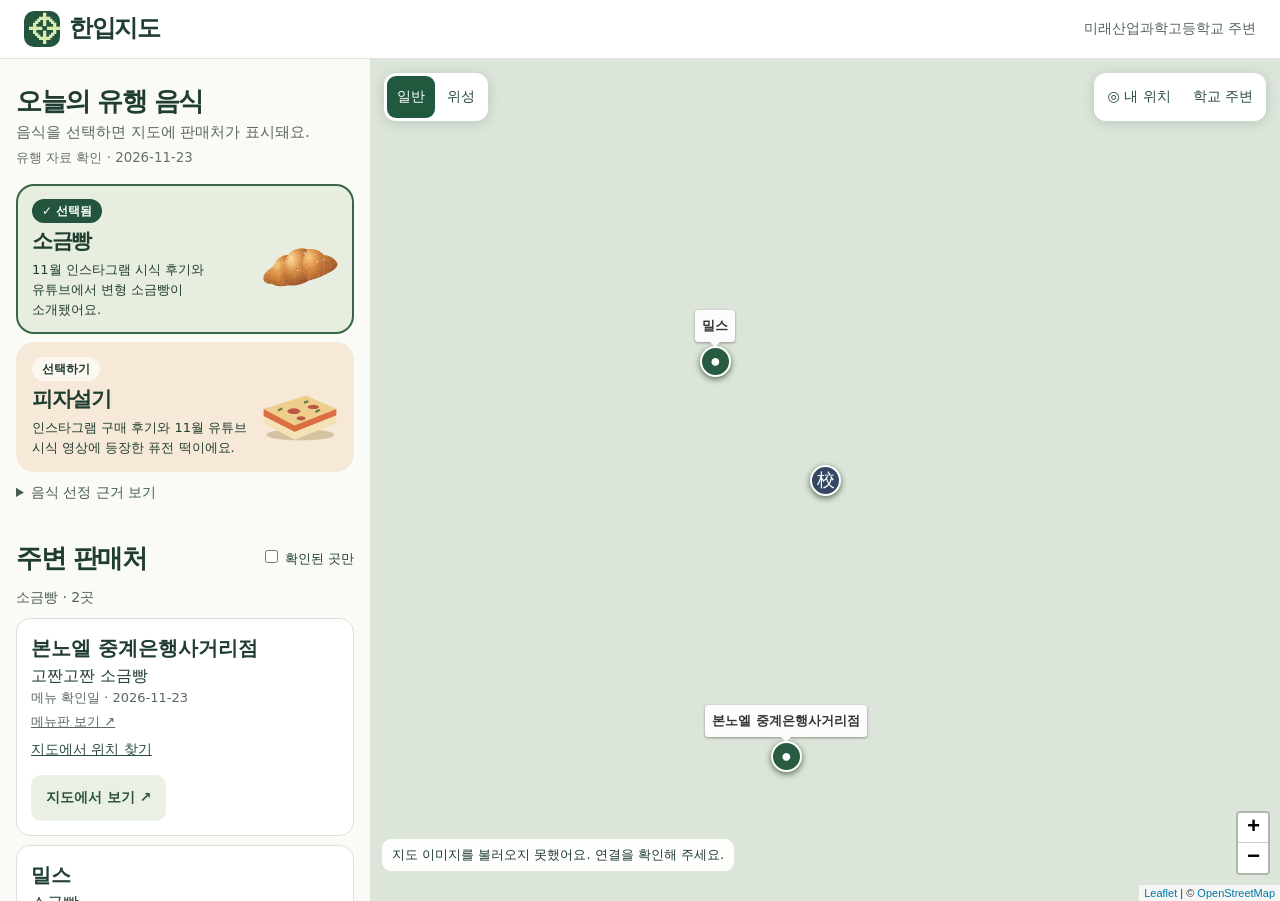
==== hanip-map/index.html @ df88026a "Add interactive Hanip food map and dated trend sources" ====
<!doctype html><html lang="ko"><meta charset="utf-8"><meta name="viewport" content="width=device-width,initial-scale=1"><meta name="theme-color" content="#183f33"><title>한입지도 | 학교 주변 유행 음식 지도</title><link rel="stylesheet" href="style.css"><link rel="stylesheet" href="vendor/leaflet.css"><link rel="stylesheet" href="atlas.css"><header><div class="bar"><b class="brand"><i>⌖</i> 한입지도</b><span>미래산업과학고등학교 주변</span></div></header><main class="dashboard"><section class="mapbox" aria-label="이동 가능한 음식 지도"><div id="atlas"></div><div class="layers"><button id="street" aria-pressed="true">일반</button><button id="sat" aria-pressed="false">위성</button></div><div class="maptools"><button id="locate">◎ 내 위치</button><button id="school">학교 주변</button></div><output id="status" aria-live="polite"></output></section><aside><section id="foods"><h2>오늘의 유행 음식</h2><p class="sub">음식을 선택하면 지도에 판매처가 표시돼요.</p><small id="review"></small><div id="cards"></div><details id="source"><summary>음식 선정 근거 보기</summary><div id="evidence"></div></details></section><section id="shops"><div class="row"><h2>주변 판매처</h2><label><input id="real" type="checkbox"> 확인된 곳만</label></div><div id="result" aria-live="polite"></div></section></aside></main><script src="vendor/leaflet.min.js"></script><script src="data.js"></script><script src="map.js"></script><script src="app.js"></script></html>
---- hanip-map/style.css ----
*{box-sizing:border-box}html{scroll-behavior:smooth}body{margin:0;background:#fafaf6;color:#203d31;font:16px/1.55 system-ui,"Malgun Gothic",sans-serif;word-break:keep-all}.wrap{width:min(1080px,91%);margin:auto}header{background:#fff;border-bottom:1px solid #dfe4da}.bar,.brand,nav,.row{display:flex;align-items:center}.bar,.row{justify-content:space-between}.bar{height:68px}.brand{font-size:24px;letter-spacing:-1.5px;gap:9px}.brand i{display:grid;place-items:center;background:#23543d;color:#d9ecab;border-radius:10px;font: bold 32px/1 sans-serif;width:36px;height:36px}nav{gap:24px}nav a{font-size:14px;text-decoration:none;color:#385243;padding:12px 0}.hero{background:#214e3d;color:#fff;border-radius:22px;overflow:hidden;position:relative;isolation:isolate;margin:26px 0 31px;padding:32px 38px}.hero small{color:#daedc3}.hero h1{font-size:clamp(36px,5vw,57px);letter-spacing:-.07em;line-height:1.12;margin:12px 0 8px}.hero h1 span{color:#ccdf8f}.hero p,.sub{margin:0}.atlas{position:absolute;z-index:-1;width:46%;height:100%;right:0;top:0;object-fit:cover;mask-image:linear-gradient(90deg,transparent,#000 29%)}h2{font-size:26px;letter-spacing:-1.5px;margin:0}.sub,.meta,footer{color:#59685f}.sub{font-size:15px}#cards{display:grid;grid-template-columns:1fr 1fr;gap:16px;margin-top:15px}button{font:inherit;color:inherit;cursor:pointer}.food{border:2px solid transparent;text-align:left;border-radius:18px;position:relative;overflow:hidden;min-height:170px;padding:20px 45% 20px 22px;background:#e8eedf}.food:nth-child(2){background:#f6e9d8}.food{padding-right:42%}.food[aria-pressed=true]{border-color:#386644}.food img{position:absolute;right:2%;bottom:3%;width:39%;height:90%;object-fit:contain}.food strong{display:block;font-size:25px;letter-spacing:-1.5px;margin:8px 0 5px}.food em,.tag{display:inline-block;border-radius:20px;background:#ffffffa8;font:600 13px/1.5 system-ui;padding:3px 10px}.food[aria-pressed=true] em{background:#23543d;color:white}.food span{font-size:14px;display:block}.row{margin:23px 0 8px}.row label{font-size:14px;cursor:pointer;padding:10px 0}input{accent-color:#285a42}summary{cursor:pointer;padding:10px 0;font-size:14px;color:#455d4e}details a{color:#246145}article{background:white;border:1px solid #dbe1d7;border-radius:14px;margin:9px 0;padding:18px 22px;display:flex;align-items:center;gap:16px}.pin{background:#edf3e7;color:#446c46;border-radius:12px;display:grid;place-items:center;width:46px;height:46px;flex:none}.pin svg{width:23px}.info{flex:1}.info h3{margin:0;font-size:20px}.tag{font-size:12px;background:#f6ead4;color:#674e24;margin-left:7px;vertical-align:middle}.meta{font-size:14px}.link,.pending{padding:12px 15px;background:#eaf1e4;border-radius:10px;color:#2b543b;text-decoration:none;font-size:14px;font-weight:650}.pending{background:#f0f1ec;color:#62675e}.empty{padding:30px;text-align:center;border:1px dashed #9aab9c;border-radius:15px}.count{font-size:14px;color:#506354}footer{border-top:1px solid #dbe1d7;margin-top:32px!important;padding:20px 0;font-size:13px}iframe{width:100%;height:300px;border:0}#evidence{padding:5px 14px;background:#fff}section{scroll-margin-top:14px}@media(max-width:650px){.hero{padding:24px 18px}.atlas{width:40%;opacity:.6}.hero p{font-size:14px}.food{padding:12px 10px 100px;min-height:225px}.food strong{font-size:20px}.food img{width:90%;height:95px;right:5%;bottom:2px}.food span{font-size:13px}.food em{font-size:12px}#cards{gap:9px}.pin{display:none}article{padding:15px;flex-wrap:wrap;gap:10px}.info{flex:1 1 100%}.link,.pending{display:block;text-align:center;width:100%}.brand{font-size:21px}nav{gap:14px}.hero small{font-size:12px}.wrap{width:93%}}
---- hanip-map/vendor/leaflet.css ----
.leaflet-pane,.leaflet-tile,.leaflet-marker-icon,.leaflet-marker-shadow,.leaflet-tile-container,.leaflet-pane>svg,.leaflet-pane>canvas,.leaflet-zoom-box,.leaflet-image-layer,.leaflet-layer{position:absolute;left:0;top:0}.leaflet-container{overflow:hidden}.leaflet-tile,.leaflet-marker-icon,.leaflet-marker-shadow{-webkit-user-select:none;-moz-user-select:none;user-select:none;-webkit-user-drag:none}.leaflet-tile::selection{background:transparent}.leaflet-safari .leaflet-tile{image-rendering:-webkit-optimize-contrast}.leaflet-safari .leaflet-tile-container{width:1600px;height:1600px;-webkit-transform-origin:0 0}.leaflet-marker-icon,.leaflet-marker-shadow{display:block}.leaflet-container .leaflet-overlay-pane svg,.leaflet-container .leaflet-marker-pane img,.leaflet-container .leaflet-shadow-pane img,.leaflet-container .leaflet-tile-pane img,.leaflet-container img.leaflet-image-layer,.leaflet-container .leaflet-tile{max-width:none !important;max-height:none !important}.leaflet-container.leaflet-touch-zoom{-ms-touch-action:pan-x pan-y;touch-action:pan-x pan-y}.leaflet-container.leaflet-touch-drag{-ms-touch-action:pinch-zoom;touch-action:none;touch-action:pinch-zoom}.leaflet-container.leaflet-touch-drag.leaflet-touch-zoom{-ms-touch-action:none;touch-action:none}.leaflet-container{-webkit-tap-highlight-color:transparent}.leaflet-container a{-webkit-tap-highlight-color:rgba(51,181,229,0.4)}.leaflet-tile{filter:inherit;visibility:hidden}.leaflet-tile-loaded{visibility:inherit}.leaflet-zoom-box{width:0;height:0;-moz-box-sizing:border-box;box-sizing:border-box;z-index:800}.leaflet-overlay-pane svg{-moz-user-select:none}.leaflet-pane{z-index:400}.leaflet-tile-pane{z-index:200}.leaflet-overlay-pane{z-index:400}.leaflet-shadow-pane{z-index:500}.leaflet-marker-pane{z-index:600}.leaflet-tooltip-pane{z-index:650}.leaflet-popup-pane{z-index:700}.leaflet-map-pane canvas{z-index:100}.leaflet-map-pane svg{z-index:200}.leaflet-vml-shape{width:1px;height:1px}.lvml{behavior:url(#default#VML);display:inline-block;position:absolute}.leaflet-control{position:relative;z-index:800;pointer-events:visiblePainted;pointer-events:auto}.leaflet-top,.leaflet-bottom{position:absolute;z-index:1000;pointer-events:none}.leaflet-top{top:0}.leaflet-right{right:0}.leaflet-bottom{bottom:0}.leaflet-left{left:0}.leaflet-control{float:left;clear:both}.leaflet-right .leaflet-control{float:right}.leaflet-top .leaflet-control{margin-top:10px}.leaflet-bottom .leaflet-control{margin-bottom:10px}.leaflet-left .leaflet-control{margin-left:10px}.leaflet-right .leaflet-control{margin-right:10px}.leaflet-fade-anim .leaflet-tile{will-change:opacity}.leaflet-fade-anim .leaflet-popup{opacity:0;-webkit-transition:opacity 0.2s linear;-moz-transition:opacity 0.2s linear;transition:opacity 0.2s linear}.leaflet-fade-anim .leaflet-map-pane .leaflet-popup{opacity:1}.leaflet-zoom-animated{-webkit-transform-origin:0 0;-ms-transform-origin:0 0;transform-origin:0 0}.leaflet-zoom-anim .leaflet-zoom-animated{will-change:transform}.leaflet-zoom-anim .leaflet-zoom-animated{-webkit-transition:-webkit-transform 0.25s cubic-bezier(0, 0, 0.25, 1);-moz-transition:-moz-transform 0.25s cubic-bezier(0, 0, 0.25, 1);transition:transform 0.25s cubic-bezier(0, 0, 0.25, 1)}.leaflet-zoom-anim .leaflet-tile,.leaflet-pan-anim .leaflet-tile{-webkit-transition:none;-moz-transition:none;transition:none}.leaflet-zoom-anim .leaflet-zoom-hide{visibility:hidden}.leaflet-interactive{cursor:pointer}.leaflet-grab{cursor:-webkit-grab;cursor:-moz-grab;cursor:grab}.leaflet-crosshair,.leaflet-crosshair .leaflet-interactive{cursor:crosshair}.leaflet-popup-pane,.leaflet-control{cursor:auto}.leaflet-dragging .leaflet-grab,.leaflet-dragging .leaflet-grab .leaflet-interactive,.leaflet-dragging .leaflet-marker-draggable{cursor:move;cursor:-webkit-grabbing;cursor:-moz-grabbing;cursor:grabbing}.leaflet-marker-icon,.leaflet-marker-shadow,.leaflet-image-layer,.leaflet-pane>svg path,.leaflet-tile-container{pointer-events:none}.leaflet-marker-icon.leaflet-interactive,.leaflet-image-layer.leaflet-interactive,.leaflet-pane>svg path.leaflet-interactive,svg.leaflet-image-layer.leaflet-interactive path{pointer-events:visiblePainted;pointer-events:auto}.leaflet-container{background:#ddd;outline:0}.leaflet-container a{color:#0078A8}.leaflet-container a.leaflet-active{outline:2px solid orange}.leaflet-zoom-box{border:2px dotted #38f;background:rgba(255,255,255,0.5)}.leaflet-container{font:12px/1.5 "Helvetica Neue", Arial, Helvetica, sans-serif}.leaflet-bar{box-shadow:0 1px 5px rgba(0,0,0,0.65);border-radius:4px}.leaflet-bar a,.leaflet-bar a:hover{background-color:#fff;border-bottom:1px solid #ccc;width:26px;height:26px;line-height:26px;display:block;text-align:center;text-decoration:none;color:black}.leaflet-bar a,.leaflet-control-layers-toggle{background-position:50% 50%;background-repeat:no-repeat;display:block}.leaflet-bar a:hover{background-color:#f4f4f4}.leaflet-bar a:first-child{border-top-left-radius:4px;border-top-right-radius:4px}.leaflet-bar a:last-child{border-bottom-left-radius:4px;border-bottom-right-radius:4px;border-bottom:none}.leaflet-bar a.leaflet-disabled{cursor:default;background-color:#f4f4f4;color:#bbb}.leaflet-touch .leaflet-bar a{width:30px;height:30px;line-height:30px}.leaflet-touch .leaflet-bar a:first-child{border-top-left-radius:2px;border-top-right-radius:2px}.leaflet-touch .leaflet-bar a:last-child{border-bottom-left-radius:2px;border-bottom-right-radius:2px}.leaflet-control-zoom-in,.leaflet-control-zoom-out{font:bold 18px 'Lucida Console', Monaco, monospace;text-indent:1px}.leaflet-touch .leaflet-control-zoom-in,.leaflet-touch .leaflet-control-zoom-out{font-size:22px}.leaflet-control-layers{box-shadow:0 1px 5px rgba(0,0,0,0.4);background:#fff;border-radius:5px}.leaflet-control-layers-toggle{background-image:url(images/layers.png);width:36px;height:36px}.leaflet-retina .leaflet-control-layers-toggle{background-image:url(images/layers-2x.png);background-size:26px 26px}.leaflet-touch .leaflet-control-layers-toggle{width:44px;height:44px}.leaflet-control-layers .leaflet-control-layers-list,.leaflet-control-layers-expanded .leaflet-control-layers-toggle{display:none}.leaflet-control-layers-expanded .leaflet-control-layers-list{display:block;position:relative}.leaflet-control-layers-expanded{padding:6px 10px 6px 6px;color:#333;background:#fff}.leaflet-control-layers-scrollbar{overflow-y:scroll;overflow-x:hidden;padding-right:5px}.leaflet-control-layers-selector{margin-top:2px;position:relative;top:1px}.leaflet-control-layers label{display:block}.leaflet-control-layers-separator{height:0;border-top:1px solid #ddd;margin:5px -10px 5px -6px}.leaflet-default-icon-path{background-image:url(images/marker-icon.png)}.leaflet-container .leaflet-control-attribution{background:#fff;background:rgba(255,255,255,0.7);margin:0}.leaflet-control-attribution,.leaflet-control-scale-line{padding:0 5px;color:#333}.leaflet-control-attribution a{text-decoration:none}.leaflet-control-attribution a:hover{text-decoration:underline}.leaflet-container .leaflet-control-attribution,.leaflet-container .leaflet-control-scale{font-size:11px}.leaflet-left .leaflet-control-scale{margin-left:5px}.leaflet-bottom .leaflet-control-scale{margin-bottom:5px}.leaflet-control-scale-line{border:2px solid #777;border-top:none;line-height:1.1;padding:2px 5px 1px;font-size:11px;white-space:nowrap;overflow:hidden;-moz-box-sizing:border-box;box-sizing:border-box;background:#fff;background:rgba(255,255,255,0.5)}.leaflet-control-scale-line:not(:first-child){border-top:2px solid #777;border-bottom:none;margin-top:-2px}.leaflet-control-scale-line:not(:first-child):not(:last-child){border-bottom:2px solid #777}.leaflet-touch .leaflet-control-attribution,.leaflet-touch .leaflet-control-layers,.leaflet-touch .leaflet-bar{box-shadow:none}.leaflet-touch .leaflet-control-layers,.leaflet-touch .leaflet-bar{border:2px solid rgba(0,0,0,0.2);background-clip:padding-box}.leaflet-popup{position:absolute;text-align:center;margin-bottom:20px}.leaflet-popup-content-wrapper{padding:1px;text-align:left;border-radius:12px}.leaflet-popup-content{margin:13px 19px;line-height:1.4}.leaflet-popup-content p{margin:18px 0}.leaflet-popup-tip-container{width:40px;height:20px;position:absolute;left:50%;margin-left:-20px;overflow:hidden;pointer-events:none}.leaflet-popup-tip{width:17px;height:17px;padding:1px;margin:-10px auto 0;-webkit-transform:rotate(45deg);-moz-transform:rotate(45deg);-ms-transform:rotate(45deg);transform:rotate(45deg)}.leaflet-popup-content-wrapper,.leaflet-popup-tip{background:white;color:#333;box-shadow:0 3px 14px rgba(0,0,0,0.4)}.leaflet-container a.leaflet-popup-close-button{position:absolute;top:0;right:0;padding:4px 4px 0 0;border:none;text-align:center;width:18px;height:14px;font:16px/14px Tahoma, Verdana, sans-serif;color:#c3c3c3;text-decoration:none;font-weight:bold;background:transparent}.leaflet-container a.leaflet-popup-close-button:hover{color:#999}.leaflet-popup-scrolled{overflow:auto;border-bottom:1px solid #ddd;border-top:1px solid #ddd}.leaflet-oldie .leaflet-popup-content-wrapper{-ms-zoom:1}.leaflet-oldie .leaflet-popup-tip{width:24px;margin:0 auto;-ms-filter:"progid:DXImageTransform.Microsoft.Matrix(M11=0.70710678, M12=0.70710678, M21=-0.70710678, M22=0.70710678)";filter:progid:DXImageTransform.Microsoft.Matrix(M11=0.70710678, M12=0.70710678, M21=-0.70710678, M22=0.70710678)}.leaflet-oldie .leaflet-popup-tip-container{margin-top:-1px}.leaflet-oldie .leaflet-control-zoom,.leaflet-oldie .leaflet-control-layers,.leaflet-oldie .leaflet-popup-content-wrapper,.leaflet-oldie .leaflet-popup-tip{border:1px solid #999}.leaflet-div-icon{background:#fff;border:1px solid #666}.leaflet-tooltip{position:absolute;padding:6px;background-color:#fff;border:1px solid #fff;border-radius:3px;color:#222;white-space:nowrap;-webkit-user-select:none;-moz-user-select:none;-ms-user-select:none;user-select:none;pointer-events:none;box-shadow:0 1px 3px rgba(0,0,0,0.4)}.leaflet-tooltip.leaflet-clickable{cursor:pointer;pointer-events:auto}.leaflet-tooltip-top:before,.leaflet-tooltip-bottom:before,.leaflet-tooltip-left:before,.leaflet-tooltip-right:before{position:absolute;pointer-events:none;border:6px solid transparent;background:transparent;content:""}.leaflet-tooltip-bottom{margin-top:6px}.leaflet-tooltip-top{margin-top:-6px}.leaflet-tooltip-bottom:before,.leaflet-tooltip-top:before{left:50%;margin-left:-6px}.leaflet-tooltip-top:before{bottom:0;margin-bottom:-12px;border-top-color:#fff}.leaflet-tooltip-bottom:before{top:0;margin-top:-12px;margin-left:-6px;border-bottom-color:#fff}.leaflet-tooltip-left{margin-left:-6px}.leaflet-tooltip-right{margin-left:6px}.leaflet-tooltip-left:before,.leaflet-tooltip-right:before{top:50%;margin-top:-6px}.leaflet-tooltip-left:before{right:0;margin-right:-12px;border-left-color:#fff}.leaflet-tooltip-right:before{left:0;margin-left:-12px;border-right-color:#fff}

/*# sourceMappingURL=leaflet.css.map */
---- hanip-map/atlas.css ----
body{background:#fafbf7}.bar{width:100%;padding:0 24px;height:58px}.bar>span{font-size:14px;color:#526558}.dashboard{display:grid;grid-template-columns:370px minmax(0,1fr);height:calc(100dvh - 58px)}aside{grid-area:1/1;padding:22px 16px;overflow:auto}#cards{grid-template-columns:1fr;gap:8px}.food{min-height:104px;padding:12px 31% 12px 14px}.food strong{font-size:21px;margin:2px 0}.food img{width:27%;height:85%}.food em{font-size:12px}.food span{font-size:13px}.mapbox{grid-area:1/2;position:relative;isolation:isolate}#atlas{height:100%;width:100%;background:#dce5d9}.layers,.maptools{position:absolute;z-index:500;display:flex;gap:2px;background:white;padding:3px;border-radius:12px;box-shadow:0 2px 12px #182e322b}.layers{top:14px;left:14px}.maptools{top:14px;right:14px}.layers button,.maptools button,.focus-shop{border:0;border-radius:9px;background:white;padding:10px;color:#294c3a;font-size:14px}.layers [aria-pressed=true]{background:#20593e;color:white}.focus-shop{display:block;text-decoration:underline;padding:6px 0}.dotpin{display:grid;place-items:center;background:#285b41;color:white;border:2px solid white;border-radius:50%;font-size:18px;box-shadow:0 2px 6px #526b51}.campus{background:#344864}.leaflet-tooltip{font:600 13px system-ui}.mapbox output:not(:empty){position:absolute;bottom:30px;left:12px;background:#fffffff5;padding:6px 10px;border-radius:9px;z-index:500;font-size:13px;max-width:75%}article{display:block;padding:14px}.pin{display:none}.link,.pending{display:inline-block;margin-top:8px}#review{color:#657268}.leaflet-control-attribution{max-width:65vw}.info .meta{font-size:13px}.row label{font-size:13px}@media(max-width:740px){.dashboard{display:flex;flex-direction:column;height:auto}.mapbox{height:52svh;min-height:290px}.bar{padding:0 14px;height:52px}.bar>span{font-size:12px}aside{padding:16px;overflow:visible}#cards{grid-template-columns:1fr 1fr}.food{min-height:175px;padding:10px 10px 63px}.food img{height:63px;width:70%;right:3%}.food strong{font-size:19px}.layers,.maptools{top:8px}.layers{left:8px}.maptools{right:8px}}
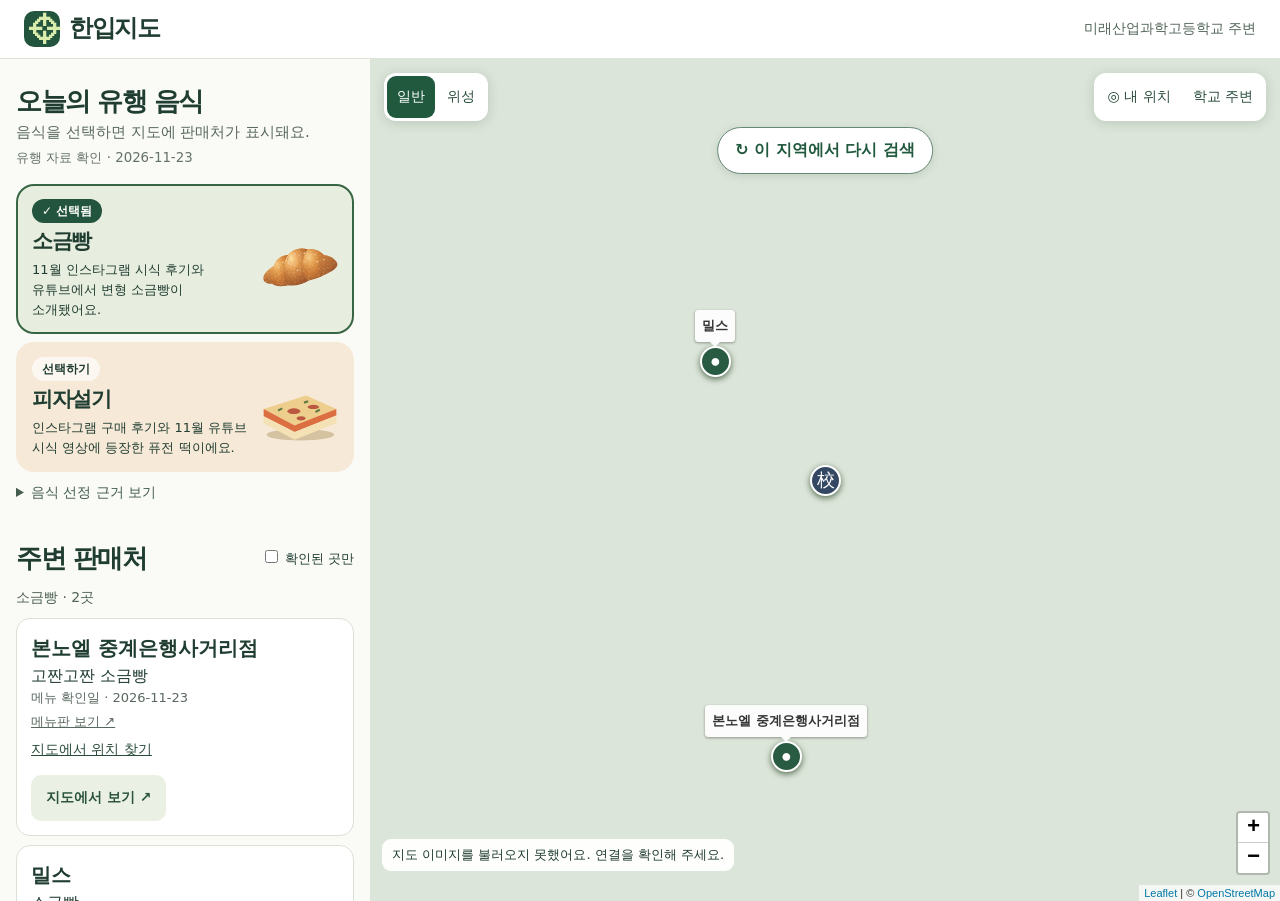
==== commit ff7f1c97: "Search registered shops in map bounds and display dated visitor reviews" ====
--- a/hanip-map/index.html
+++ b/hanip-map/index.html
@@ -1 +1 @@
-<!doctype html><html lang="ko"><meta charset="utf-8"><meta name="viewport" content="width=device-width,initial-scale=1"><meta name="theme-color" content="#183f33"><title>한입지도 | 학교 주변 유행 음식 지도</title><link rel="stylesheet" href="style.css"><link rel="stylesheet" href="vendor/leaflet.css"><link rel="stylesheet" href="atlas.css"><header><div class="bar"><b class="brand"><i>⌖</i> 한입지도</b><span>미래산업과학고등학교 주변</span></div></header><main class="dashboard"><section class="mapbox" aria-label="이동 가능한 음식 지도"><div id="atlas"></div><div class="layers"><button id="street" aria-pressed="true">일반</button><button id="sat" aria-pressed="false">위성</button></div><div class="maptools"><button id="locate">◎ 내 위치</button><button id="school">학교 주변</button></div><output id="status" aria-live="polite"></output></section><aside><section id="foods"><h2>오늘의 유행 음식</h2><p class="sub">음식을 선택하면 지도에 판매처가 표시돼요.</p><small id="review"></small><div id="cards"></div><details id="source"><summary>음식 선정 근거 보기</summary><div id="evidence"></div></details></section><section id="shops"><div class="row"><h2>주변 판매처</h2><label><input id="real" type="checkbox"> 확인된 곳만</label></div><div id="result" aria-live="polite"></div></section></aside></main><script src="vendor/leaflet.min.js"></script><script src="data.js"></script><script src="map.js"></script><script src="app.js"></script></html>+<!doctype html><html lang="ko"><meta charset="utf-8"><meta name="viewport" content="width=device-width,initial-scale=1"><meta name="theme-color" content="#183f33"><title>한입지도 | 학교 주변 유행 음식 지도</title><link rel="stylesheet" href="style.css"><link rel="stylesheet" href="vendor/leaflet.css"><link rel="stylesheet" href="atlas.css"><header><div class="bar"><b class="brand"><i>⌖</i> 한입지도</b><span>미래산업과학고등학교 주변</span></div></header><main class="dashboard"><section class="mapbox" aria-label="이동 가능한 음식 지도"><button id="areaSearch">↻ 이 지역에서 다시 검색</button><div id="atlas"></div><div class="layers"><button id="street" aria-pressed="true">일반</button><button id="sat" aria-pressed="false">위성</button></div><div class="maptools"><button id="locate">◎ 내 위치</button><button id="school">학교 주변</button></div><output id="status" aria-live="polite"></output></section><aside><section id="foods"><h2>오늘의 유행 음식</h2><p class="sub">음식을 선택하면 지도에 판매처가 표시돼요.</p><small id="review"></small><div id="cards"></div><details id="source"><summary>음식 선정 근거 보기</summary><div id="evidence"></div></details></section><section id="shops"><div class="row"><h2>주변 판매처</h2><label><input id="real" type="checkbox"> 확인된 곳만</label></div><button id="allArea" hidden>전체 등록 판매처 보기</button><div id="result" aria-live="polite"></div></section></aside></main><script src="vendor/leaflet.min.js"></script><script src="data.js"></script><script src="map.js"></script><script src="app.js"></script></html>
--- a/hanip-map/atlas.css
+++ b/hanip-map/atlas.css
@@ -1 +1,4 @@
 body{background:#fafbf7}.bar{width:100%;padding:0 24px;height:58px}.bar>span{font-size:14px;color:#526558}.dashboard{display:grid;grid-template-columns:370px minmax(0,1fr);height:calc(100dvh - 58px)}aside{grid-area:1/1;padding:22px 16px;overflow:auto}#cards{grid-template-columns:1fr;gap:8px}.food{min-height:104px;padding:12px 31% 12px 14px}.food strong{font-size:21px;margin:2px 0}.food img{width:27%;height:85%}.food em{font-size:12px}.food span{font-size:13px}.mapbox{grid-area:1/2;position:relative;isolation:isolate}#atlas{height:100%;width:100%;background:#dce5d9}.layers,.maptools{position:absolute;z-index:500;display:flex;gap:2px;background:white;padding:3px;border-radius:12px;box-shadow:0 2px 12px #182e322b}.layers{top:14px;left:14px}.maptools{top:14px;right:14px}.layers button,.maptools button,.focus-shop{border:0;border-radius:9px;background:white;padding:10px;color:#294c3a;font-size:14px}.layers [aria-pressed=true]{background:#20593e;color:white}.focus-shop{display:block;text-decoration:underline;padding:6px 0}.dotpin{display:grid;place-items:center;background:#285b41;color:white;border:2px solid white;border-radius:50%;font-size:18px;box-shadow:0 2px 6px #526b51}.campus{background:#344864}.leaflet-tooltip{font:600 13px system-ui}.mapbox output:not(:empty){position:absolute;bottom:30px;left:12px;background:#fffffff5;padding:6px 10px;border-radius:9px;z-index:500;font-size:13px;max-width:75%}article{display:block;padding:14px}.pin{display:none}.link,.pending{display:inline-block;margin-top:8px}#review{color:#657268}.leaflet-control-attribution{max-width:65vw}.info .meta{font-size:13px}.row label{font-size:13px}@media(max-width:740px){.dashboard{display:flex;flex-direction:column;height:auto}.mapbox{height:52svh;min-height:290px}.bar{padding:0 14px;height:52px}.bar>span{font-size:12px}aside{padding:16px;overflow:visible}#cards{grid-template-columns:1fr 1fr}.food{min-height:175px;padding:10px 10px 63px}.food img{height:63px;width:70%;right:3%}.food strong{font-size:19px}.layers,.maptools{top:8px}.layers{left:8px}.maptools{right:8px}}
+#areaSearch{position:absolute;z-index:500;top:68px;left:50%;transform:translateX(-50%);border:1px solid #658877;border-radius:30px;background:white;color:#20593e;padding:10px 17px;white-space:nowrap;box-shadow:0 2px 9px #243d3424;font-weight:700}
+#allArea{border:0;background:transparent;color:#285b41;text-decoration:underline;padding:8px 0}
+.review-popup{font:14px/1.45 system-ui;max-width:230px}.review-popup strong{font-size:17px}.review-popup b,.review-popup a,.review-popup small{display:block}.review-popup b{margin-top:8px;color:#79510c}.review-popup p{margin:4px 0}.review-popup a{padding:5px 0}.review-popup small{color:#58675d}
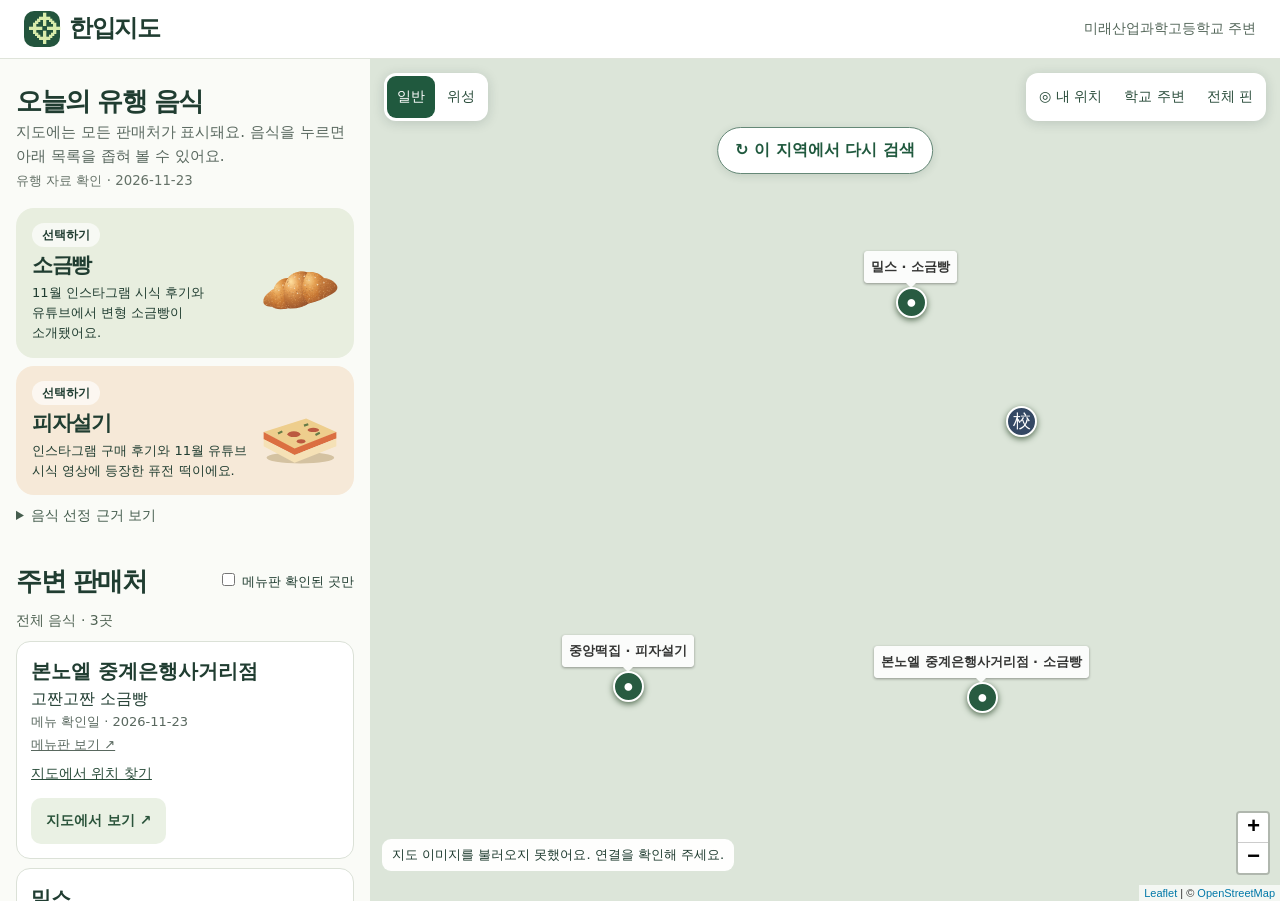
==== commit 5e90a09b: "Show all food shops on the map and add Jungang rice cake shop" ====
--- a/hanip-map/index.html
+++ b/hanip-map/index.html
@@ -1 +1 @@
-<!doctype html><html lang="ko"><meta charset="utf-8"><meta name="viewport" content="width=device-width,initial-scale=1"><meta name="theme-color" content="#183f33"><title>한입지도 | 학교 주변 유행 음식 지도</title><link rel="stylesheet" href="style.css"><link rel="stylesheet" href="vendor/leaflet.css"><link rel="stylesheet" href="atlas.css"><header><div class="bar"><b class="brand"><i>⌖</i> 한입지도</b><span>미래산업과학고등학교 주변</span></div></header><main class="dashboard"><section class="mapbox" aria-label="이동 가능한 음식 지도"><button id="areaSearch">↻ 이 지역에서 다시 검색</button><div id="atlas"></div><div class="layers"><button id="street" aria-pressed="true">일반</button><button id="sat" aria-pressed="false">위성</button></div><div class="maptools"><button id="locate">◎ 내 위치</button><button id="school">학교 주변</button></div><output id="status" aria-live="polite"></output></section><aside><section id="foods"><h2>오늘의 유행 음식</h2><p class="sub">음식을 선택하면 지도에 판매처가 표시돼요.</p><small id="review"></small><div id="cards"></div><details id="source"><summary>음식 선정 근거 보기</summary><div id="evidence"></div></details></section><section id="shops"><div class="row"><h2>주변 판매처</h2><label><input id="real" type="checkbox"> 확인된 곳만</label></div><button id="allArea" hidden>전체 등록 판매처 보기</button><div id="result" aria-live="polite"></div></section></aside></main><script src="vendor/leaflet.min.js"></script><script src="data.js"></script><script src="map.js"></script><script src="app.js"></script></html>+<!doctype html><html lang="ko"><meta charset="utf-8"><meta name="viewport" content="width=device-width,initial-scale=1"><meta name="theme-color" content="#183f33"><title>한입지도 | 학교 주변 유행 음식 지도</title><link rel="stylesheet" href="style.css"><link rel="stylesheet" href="vendor/leaflet.css"><link rel="stylesheet" href="atlas.css"><header><div class="bar"><b class="brand"><i>⌖</i> 한입지도</b><span>미래산업과학고등학교 주변</span></div></header><main class="dashboard"><section class="mapbox" aria-label="이동 가능한 음식 지도"><button id="areaSearch">↻ 이 지역에서 다시 검색</button><div id="atlas"></div><div class="layers"><button id="street" aria-pressed="true">일반</button><button id="sat" aria-pressed="false">위성</button></div><div class="maptools"><button id="locate">◎ 내 위치</button><button id="school">학교 주변</button><button id="allPins">전체 핀</button></div><output id="status" aria-live="polite"></output></section><aside><section id="foods"><h2>오늘의 유행 음식</h2><p class="sub">지도에는 모든 판매처가 표시돼요. 음식을 누르면 아래 목록을 좁혀 볼 수 있어요.</p><small id="review"></small><div id="cards"></div><details id="source"><summary>음식 선정 근거 보기</summary><div id="evidence"></div></details></section><section id="shops"><div class="row"><h2>주변 판매처</h2><label><input id="real" type="checkbox"> 메뉴판 확인된 곳만</label></div><button id="allArea" hidden>전체 등록 판매처 보기</button><div id="result" aria-live="polite"></div></section></aside></main><script src="vendor/leaflet.min.js"></script><script src="data.js"></script><script src="map.js"></script><script src="app.js"></script></html>
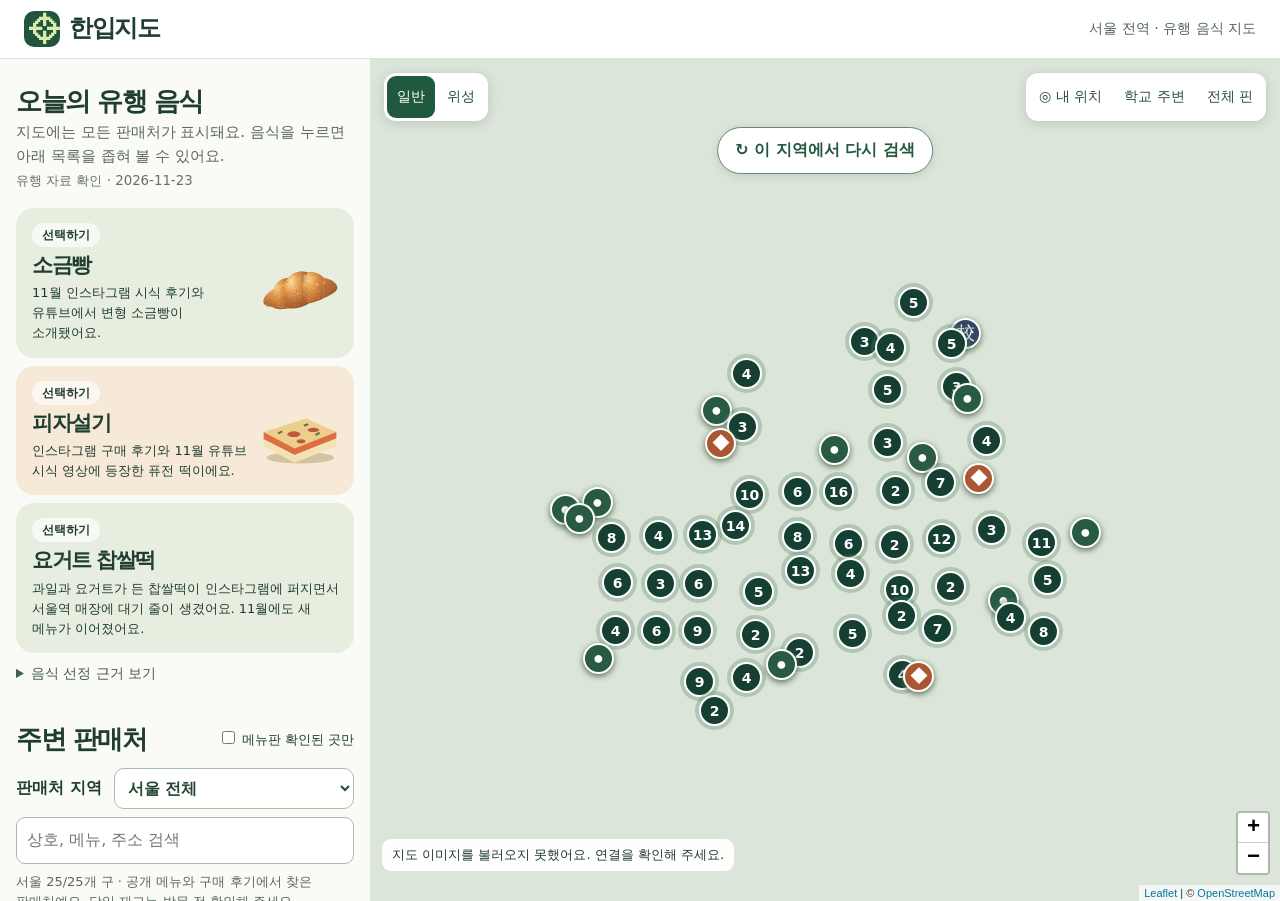
==== commit 70b4b628: "Expand Hanip to Seoul and add cumulative daily food discovery" ====
--- a/hanip-map/index.html
+++ b/hanip-map/index.html
@@ -1 +1 @@
-<!doctype html><html lang="ko"><meta charset="utf-8"><meta name="viewport" content="width=device-width,initial-scale=1"><meta name="theme-color" content="#183f33"><title>한입지도 | 학교 주변 유행 음식 지도</title><link rel="stylesheet" href="style.css"><link rel="stylesheet" href="vendor/leaflet.css"><link rel="stylesheet" href="atlas.css"><header><div class="bar"><b class="brand"><i>⌖</i> 한입지도</b><span>미래산업과학고등학교 주변</span></div></header><main class="dashboard"><section class="mapbox" aria-label="이동 가능한 음식 지도"><button id="areaSearch">↻ 이 지역에서 다시 검색</button><div id="atlas"></div><div class="layers"><button id="street" aria-pressed="true">일반</button><button id="sat" aria-pressed="false">위성</button></div><div class="maptools"><button id="locate">◎ 내 위치</button><button id="school">학교 주변</button><button id="allPins">전체 핀</button></div><output id="status" aria-live="polite"></output></section><aside><section id="foods"><h2>오늘의 유행 음식</h2><p class="sub">지도에는 모든 판매처가 표시돼요. 음식을 누르면 아래 목록을 좁혀 볼 수 있어요.</p><small id="review"></small><div id="cards"></div><details id="source"><summary>음식 선정 근거 보기</summary><div id="evidence"></div></details></section><section id="shops"><div class="row"><h2>주변 판매처</h2><label><input id="real" type="checkbox"> 메뉴판 확인된 곳만</label></div><button id="allArea" hidden>전체 등록 판매처 보기</button><div id="result" aria-live="polite"></div></section></aside></main><script src="vendor/leaflet.min.js"></script><script src="data.js"></script><script src="map.js"></script><script src="app.js"></script></html>+<!doctype html><html lang="ko"><meta charset="utf-8"><meta name="viewport" content="width=device-width,initial-scale=1"><meta name="theme-color" content="#183f33"><title>한입지도 | 서울 유행 음식 지도</title><link rel="stylesheet" href="style.css"><link rel="stylesheet" href="vendor/leaflet.css"><link rel="stylesheet" href="atlas.css"><header><div class="bar"><b class="brand"><i>⌖</i> 한입지도</b><span>서울 전역 · 유행 음식 지도</span></div></header><main class="dashboard"><section class="mapbox" aria-label="이동 가능한 음식 지도"><button id="areaSearch">↻ 이 지역에서 다시 검색</button><div id="atlas"></div><div class="layers"><button id="street" aria-pressed="true">일반</button><button id="sat" aria-pressed="false">위성</button></div><div class="maptools"><button id="locate">◎ 내 위치</button><button id="school">학교 주변</button><button id="allPins">전체 핀</button></div><output id="status" aria-live="polite"></output></section><aside><section id="foods"><h2>오늘의 유행 음식</h2><p class="sub">지도에는 모든 판매처가 표시돼요. 음식을 누르면 아래 목록을 좁혀 볼 수 있어요.</p><small id="review"></small><div id="cards"></div><details id="source"><summary>음식 선정 근거 보기</summary><div id="evidence"></div></details></section><section id="shops"><div class="row"><h2>주변 판매처</h2><label><input id="real" type="checkbox"> 메뉴판 확인된 곳만</label></div><label class="district">판매처 지역 <select id="district"><option value="">서울 전체</option></select></label><input id="shopQuery" type="search" aria-label="상호, 메뉴, 주소 검색" placeholder="상호, 메뉴, 주소 검색"><div id="coverage"></div><button id="allArea" hidden>전체 등록 판매처 보기</button><div id="result" aria-live="polite"></div></section></aside></main><script src="vendor/leaflet.min.js"></script><script src="data.js"></script><script src="map.js"></script><script src="app.js"></script></html>
--- a/hanip-map/atlas.css
+++ b/hanip-map/atlas.css
@@ -2,3 +2,9 @@
 #areaSearch{position:absolute;z-index:500;top:68px;left:50%;transform:translateX(-50%);border:1px solid #658877;border-radius:30px;background:white;color:#20593e;padding:10px 17px;white-space:nowrap;box-shadow:0 2px 9px #243d3424;font-weight:700}
 #allArea{border:0;background:transparent;color:#285b41;text-decoration:underline;padding:8px 0}
 .review-popup{font:14px/1.45 system-ui;max-width:230px}.review-popup strong{font-size:17px}.review-popup b,.review-popup a,.review-popup small{display:block}.review-popup b{margin-top:8px;color:#79510c}.review-popup p{margin:4px 0}.review-popup a{padding:5px 0}.review-popup small{color:#58675d}
+
+.pizza-pin{background:#a95732}.district{display:flex;gap:12px;align-items:center;font-weight:650}.district select{flex:1;padding:9px;border:1px solid #abbca9;border-radius:10px;font:inherit;background:#fff;color:#274933}#coverage{font-size:13px;color:#56665a;margin:8px 0}
+
+.group-pin{background:#153f32;border:2px solid #fff;font:700 14px system-ui;box-shadow:0 0 0 4px #4a815a4a}.district select:focus-visible{outline:3px solid #83a85c}.food:not(:has(img)){padding-right:12px}
+
+#shopQuery,.more-shops{width:100%;padding:10px;border:1px solid #abbca9;border-radius:9px;font:inherit;background:white;margin-top:8px}.more-shops{background:#e9efe1}
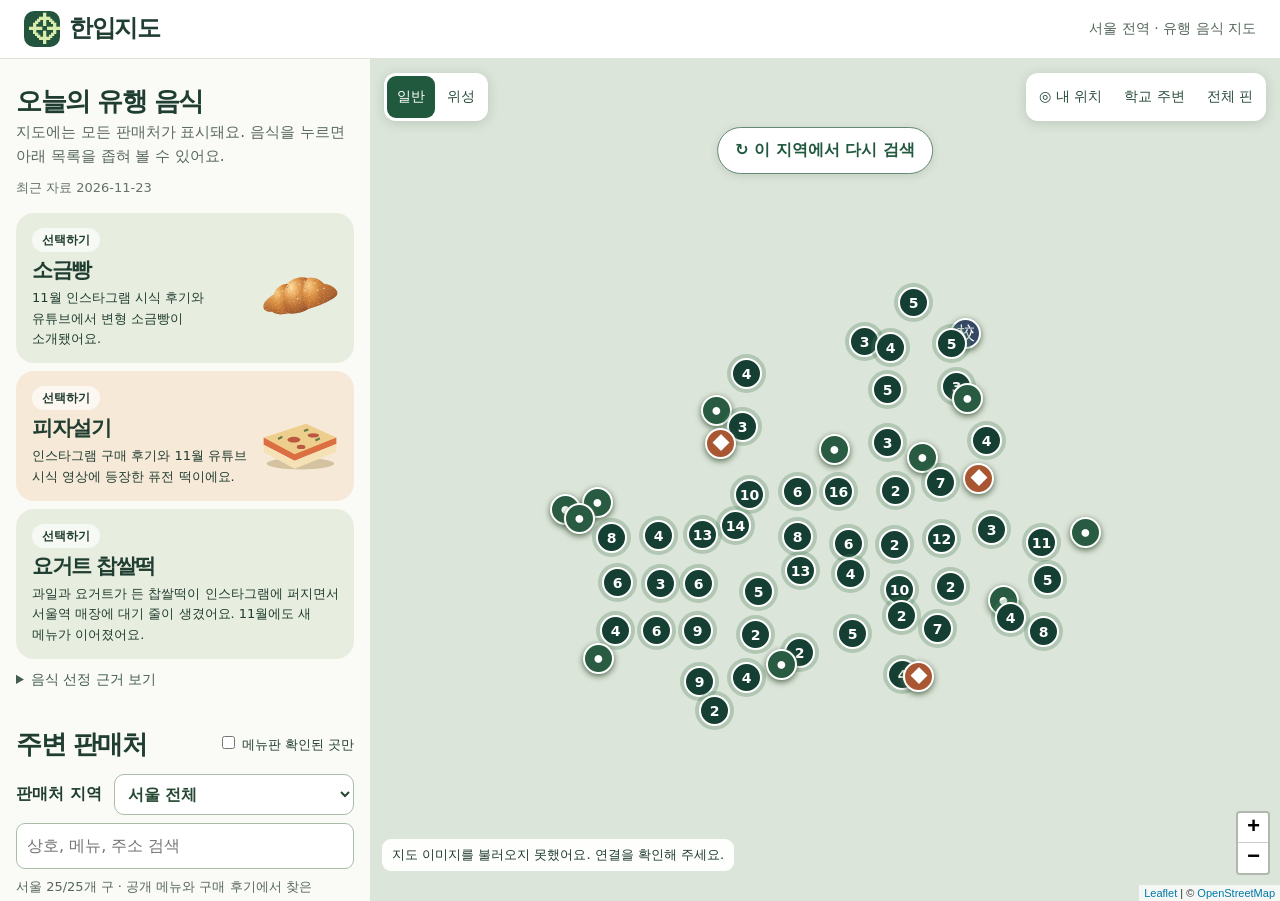
==== commit d179b6ee: "Run catalog discovery and persistence in the site Worker" ====
--- a/hanip-map/index.html
+++ b/hanip-map/index.html
@@ -1 +1,17 @@
-<!doctype html><html lang="ko"><meta charset="utf-8"><meta name="viewport" content="width=device-width,initial-scale=1"><meta name="theme-color" content="#183f33"><title>한입지도 | 서울 유행 음식 지도</title><link rel="stylesheet" href="style.css"><link rel="stylesheet" href="vendor/leaflet.css"><link rel="stylesheet" href="atlas.css"><header><div class="bar"><b class="brand"><i>⌖</i> 한입지도</b><span>서울 전역 · 유행 음식 지도</span></div></header><main class="dashboard"><section class="mapbox" aria-label="이동 가능한 음식 지도"><button id="areaSearch">↻ 이 지역에서 다시 검색</button><div id="atlas"></div><div class="layers"><button id="street" aria-pressed="true">일반</button><button id="sat" aria-pressed="false">위성</button></div><div class="maptools"><button id="locate">◎ 내 위치</button><button id="school">학교 주변</button><button id="allPins">전체 핀</button></div><output id="status" aria-live="polite"></output></section><aside><section id="foods"><h2>오늘의 유행 음식</h2><p class="sub">지도에는 모든 판매처가 표시돼요. 음식을 누르면 아래 목록을 좁혀 볼 수 있어요.</p><small id="review"></small><div id="cards"></div><details id="source"><summary>음식 선정 근거 보기</summary><div id="evidence"></div></details></section><section id="shops"><div class="row"><h2>주변 판매처</h2><label><input id="real" type="checkbox"> 메뉴판 확인된 곳만</label></div><label class="district">판매처 지역 <select id="district"><option value="">서울 전체</option></select></label><input id="shopQuery" type="search" aria-label="상호, 메뉴, 주소 검색" placeholder="상호, 메뉴, 주소 검색"><div id="coverage"></div><button id="allArea" hidden>전체 등록 판매처 보기</button><div id="result" aria-live="polite"></div></section></aside></main><script src="vendor/leaflet.min.js"></script><script src="data.js"></script><script src="map.js"></script><script src="app.js"></script></html>+<!doctype html><html lang="ko"><meta charset="utf-8"><meta name="viewport" content="width=device-width,initial-scale=1"><meta name="theme-color" content="#183f33"><title>한입지도 | 서울 유행 음식 지도</title><link rel="stylesheet" href="style.css"><link rel="stylesheet" href="vendor/leaflet.css"><link rel="stylesheet" href="atlas.css"><header><div class="bar"><b class="brand"><i>⌖</i> 한입지도</b><span>서울 전역 · 유행 음식 지도</span></div></header><main class="dashboard"><section class="mapbox" aria-label="이동 가능한 음식 지도"><button id="areaSearch">↻ 이 지역에서 다시 검색</button><div id="atlas"></div><div class="layers"><button id="street" aria-pressed="true">일반</button><button id="sat" aria-pressed="false">위성</button></div><div class="maptools"><button id="locate">◎ 내 위치</button><button id="school">학교 주변</button><button id="allPins">전체 핀</button></div><output id="status" aria-live="polite"></output></section><aside><section id="foods"><h2>오늘의 유행 음식</h2><p class="sub">지도에는 모든 판매처가 표시돼요. 음식을 누르면 아래 목록을 좁혀 볼 수 있어요.</p><div class="sync-line"><small id="review" aria-live="polite"></small><button type="button" id="refreshCatalog" hidden>새 음식 확인</button></div><div id="cards"></div><details id="source"><summary>음식 선정 근거 보기</summary><div id="evidence"></div></details></section><section id="shops"><div class="row"><h2>주변 판매처</h2><label><input id="real" type="checkbox"> 메뉴판 확인된 곳만</label></div><label class="district">판매처 지역 <select id="district"><option value="">서울 전체</option></select></label><input id="shopQuery" type="search" aria-label="상호, 메뉴, 주소 검색" placeholder="상호, 메뉴, 주소 검색"><div id="coverage"></div><button id="allArea" hidden>전체 등록 판매처 보기</button><div id="result" aria-live="polite"></div></section></aside></main><script src="vendor/leaflet.min.js"></script><script src="data.js"></script><script type="module">
+try {
+  const response = await fetch('./api/catalog', {cache:'no-store'});
+  if (response.ok) Object.assign(catalog,await response.json());
+} catch (error) {
+  console.warn('저장된 기본 지도 데이터를 표시합니다.', error);
+}
+for (const src of ['map.js','app.js']) {
+  await new Promise((resolve,reject)=>{
+    const script = document.createElement('script');
+    script.src = src;
+    script.onload = resolve;
+    script.onerror = reject;
+    document.body.append(script);
+  });
+}
+</script></html>
--- a/hanip-map/atlas.css
+++ b/hanip-map/atlas.css
@@ -8,3 +8,5 @@
 .group-pin{background:#153f32;border:2px solid #fff;font:700 14px system-ui;box-shadow:0 0 0 4px #4a815a4a}.district select:focus-visible{outline:3px solid #83a85c}.food:not(:has(img)){padding-right:12px}
 
 #shopQuery,.more-shops{width:100%;padding:10px;border:1px solid #abbca9;border-radius:9px;font:inherit;background:white;margin-top:8px}.more-shops{background:#e9efe1}
+
+.sync-line{display:flex;align-items:center;justify-content:space-between;gap:8px;margin-top:10px}.sync-line button{padding:5px 9px;border:1px solid #a8b9a6;border-radius:8px;background:white;font-size:13px;flex-shrink:0}.sync-line button:disabled{opacity:.55}#review{font-size:13px}
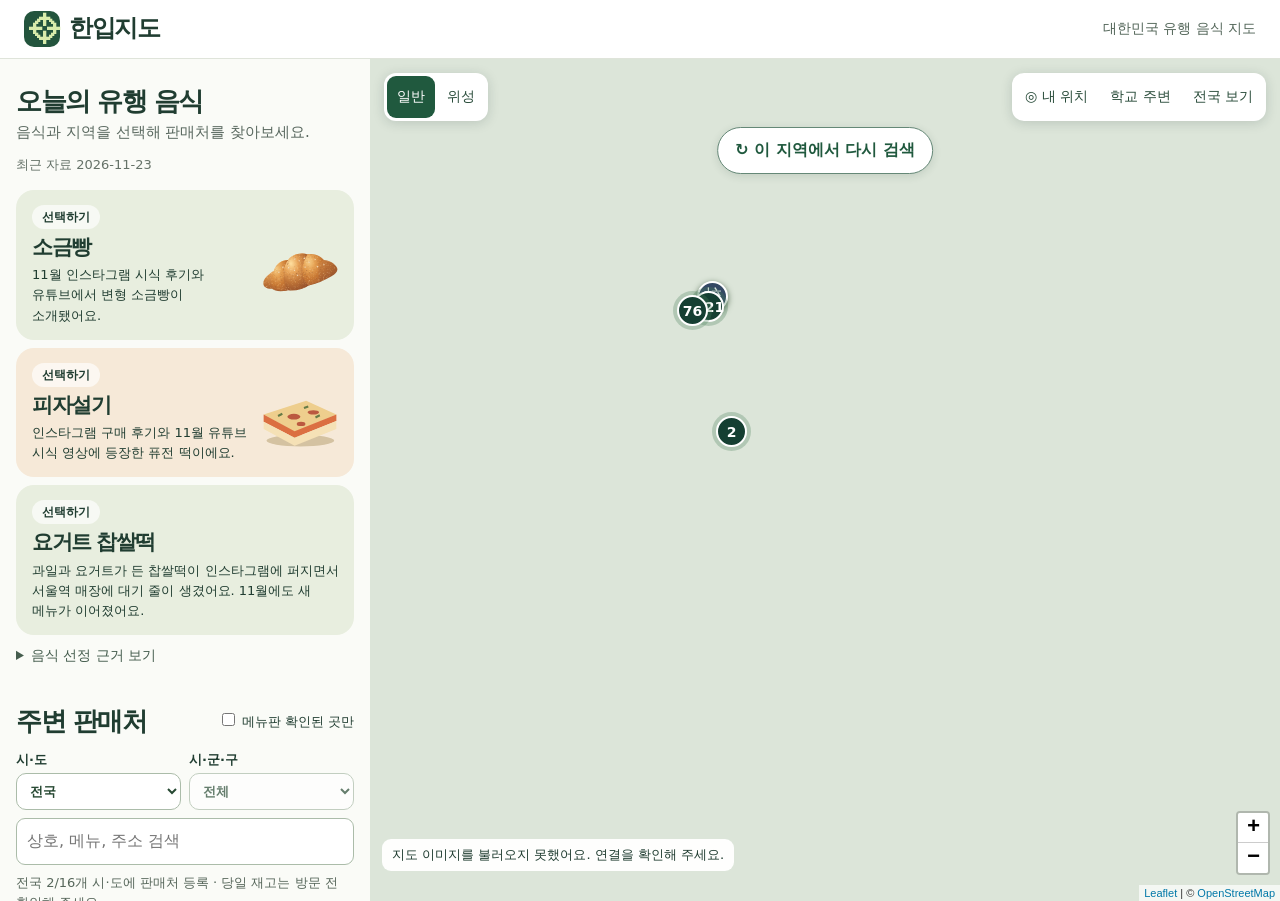
==== commit 56e7d88e: "Expand Hanip discovery and map filters nationwide" ====
--- a/hanip-map/index.html
+++ b/hanip-map/index.html
@@ -1,4 +1,4 @@
-<!doctype html><html lang="ko"><meta charset="utf-8"><meta name="viewport" content="width=device-width,initial-scale=1"><meta name="theme-color" content="#183f33"><title>한입지도 | 서울 유행 음식 지도</title><link rel="stylesheet" href="style.css"><link rel="stylesheet" href="vendor/leaflet.css"><link rel="stylesheet" href="atlas.css"><header><div class="bar"><b class="brand"><i>⌖</i> 한입지도</b><span>서울 전역 · 유행 음식 지도</span></div></header><main class="dashboard"><section class="mapbox" aria-label="이동 가능한 음식 지도"><button id="areaSearch">↻ 이 지역에서 다시 검색</button><div id="atlas"></div><div class="layers"><button id="street" aria-pressed="true">일반</button><button id="sat" aria-pressed="false">위성</button></div><div class="maptools"><button id="locate">◎ 내 위치</button><button id="school">학교 주변</button><button id="allPins">전체 핀</button></div><output id="status" aria-live="polite"></output></section><aside><section id="foods"><h2>오늘의 유행 음식</h2><p class="sub">지도에는 모든 판매처가 표시돼요. 음식을 누르면 아래 목록을 좁혀 볼 수 있어요.</p><div class="sync-line"><small id="review" aria-live="polite"></small><button type="button" id="refreshCatalog" hidden>새 음식 확인</button></div><div id="cards"></div><details id="source"><summary>음식 선정 근거 보기</summary><div id="evidence"></div></details></section><section id="shops"><div class="row"><h2>주변 판매처</h2><label><input id="real" type="checkbox"> 메뉴판 확인된 곳만</label></div><label class="district">판매처 지역 <select id="district"><option value="">서울 전체</option></select></label><input id="shopQuery" type="search" aria-label="상호, 메뉴, 주소 검색" placeholder="상호, 메뉴, 주소 검색"><div id="coverage"></div><button id="allArea" hidden>전체 등록 판매처 보기</button><div id="result" aria-live="polite"></div></section></aside></main><script src="vendor/leaflet.min.js"></script><script src="data.js"></script><script type="module">
+<!doctype html><html lang="ko"><meta charset="utf-8"><meta name="viewport" content="width=device-width,initial-scale=1"><meta name="theme-color" content="#183f33"><title>한입지도 | 전국 유행 음식 지도</title><link rel="stylesheet" href="style.css"><link rel="stylesheet" href="vendor/leaflet.css"><link rel="stylesheet" href="atlas.css"><header><div class="bar"><b class="brand"><i>⌖</i> 한입지도</b><span>대한민국 유행 음식 지도</span></div></header><main class="dashboard"><section class="mapbox" aria-label="이동 가능한 음식 지도"><button id="areaSearch">↻ 이 지역에서 다시 검색</button><div id="atlas"></div><div class="layers"><button id="street" aria-pressed="true">일반</button><button id="sat" aria-pressed="false">위성</button></div><div class="maptools"><button id="locate">◎ 내 위치</button><button id="school">학교 주변</button><button id="allPins">전국 보기</button></div><output id="status" aria-live="polite"></output></section><aside><section id="foods"><h2>오늘의 유행 음식</h2><p class="sub">음식과 지역을 선택해 판매처를 찾아보세요.</p><div class="sync-line"><small id="review" aria-live="polite"></small><button type="button" id="refreshCatalog" hidden>새 음식 확인</button></div><div id="cards"></div><details id="source"><summary>음식 선정 근거 보기</summary><div id="evidence"></div></details></section><section id="shops"><div class="row"><h2>주변 판매처</h2><label><input id="real" type="checkbox"> 메뉴판 확인된 곳만</label></div><div class="region-filters"><label class="district">시·도 <select id="region"><option value="">전국</option></select></label><label class="district">시·군·구 <select id="district"><option value="">전체</option></select></label></div><input id="shopQuery" type="search" aria-label="상호, 메뉴, 주소 검색" placeholder="상호, 메뉴, 주소 검색"><div id="coverage"></div><button id="allArea" hidden>전체 등록 판매처 보기</button><div id="result" aria-live="polite"></div></section></aside></main><script src="vendor/leaflet.min.js"></script><script src="data.js"></script><script src="regions.js"></script><script type="module">
 try {
   const response = await fetch('./api/catalog', {cache:'no-store'});
   if (response.ok) Object.assign(catalog,await response.json());
--- a/hanip-map/atlas.css
+++ b/hanip-map/atlas.css
@@ -10,3 +10,8 @@
 #shopQuery,.more-shops{width:100%;padding:10px;border:1px solid #abbca9;border-radius:9px;font:inherit;background:white;margin-top:8px}.more-shops{background:#e9efe1}
 
 .sync-line{display:flex;align-items:center;justify-content:space-between;gap:8px;margin-top:10px}.sync-line button{padding:5px 9px;border:1px solid #a8b9a6;border-radius:8px;background:white;font-size:13px;flex-shrink:0}.sync-line button:disabled{opacity:.55}#review{font-size:13px}
+
+.region-filters{display:grid;grid-template-columns:1fr 1fr;gap:8px}
+.region-filters .district{display:block;min-width:0;font-size:13px}
+.region-filters select{display:block;width:100%;margin-top:3px}
+@media(max-width:360px){.maptools button,.layers button{padding:8px 6px;font-size:12px}}
